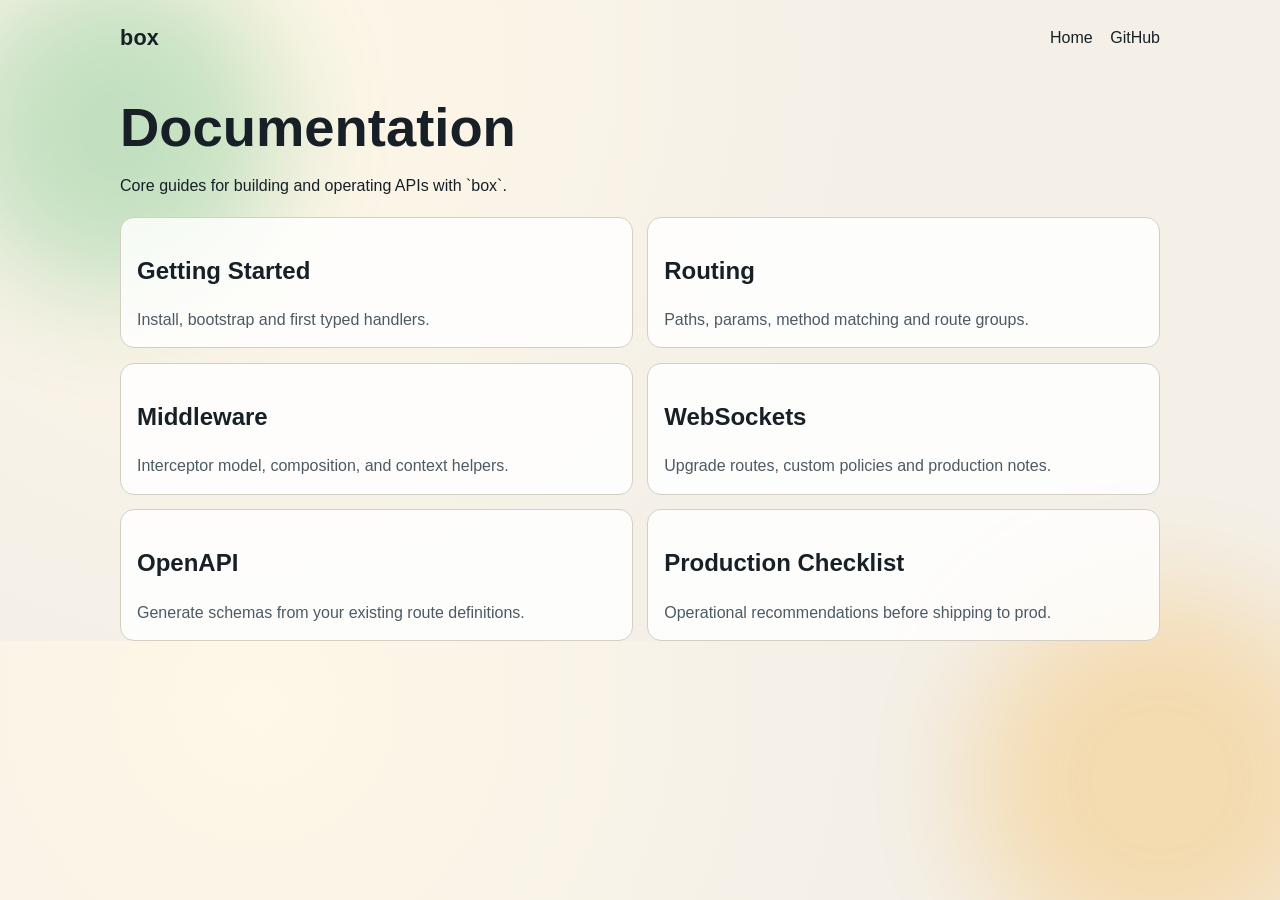
==== website/docs.html @ 729135cd "feat: prepare box for broad OSS adoption with websockets, docs, website, and CI Adds first-class Web" ====
<!doctype html>
<html lang="en">
  <head>
    <meta charset="utf-8" />
    <meta name="viewport" content="width=device-width, initial-scale=1" />
    <title>box docs</title>
    <link rel="stylesheet" href="styles.css" />
  </head>
  <body>
    <div class="bg-glow bg-glow-a"></div>
    <div class="bg-glow bg-glow-b"></div>

    <header class="container nav">
      <a href="index.html" class="brand">box</a>
      <nav>
        <a href="index.html">Home</a>
        <a href="https://github.com/fulldump/box">GitHub</a>
      </nav>
    </header>

    <main class="container docs-page">
      <h1>Documentation</h1>
      <p>Core guides for building and operating APIs with `box`.</p>

      <div class="docs-grid">
        <a class="doc-card" href="https://github.com/fulldump/box/blob/master/docs/getting-started.md">
          <h2>Getting Started</h2>
          <p>Install, bootstrap and first typed handlers.</p>
        </a>
        <a class="doc-card" href="https://github.com/fulldump/box/blob/master/docs/routing.md">
          <h2>Routing</h2>
          <p>Paths, params, method matching and route groups.</p>
        </a>
        <a class="doc-card" href="https://github.com/fulldump/box/blob/master/docs/middleware.md">
          <h2>Middleware</h2>
          <p>Interceptor model, composition, and context helpers.</p>
        </a>
        <a class="doc-card" href="https://github.com/fulldump/box/blob/master/docs/websockets.md">
          <h2>WebSockets</h2>
          <p>Upgrade routes, custom policies and production notes.</p>
        </a>
        <a class="doc-card" href="https://github.com/fulldump/box/blob/master/docs/openapi.md">
          <h2>OpenAPI</h2>
          <p>Generate schemas from your existing route definitions.</p>
        </a>
        <a class="doc-card" href="https://github.com/fulldump/box/blob/master/docs/production-checklist.md">
          <h2>Production Checklist</h2>
          <p>Operational recommendations before shipping to prod.</p>
        </a>
      </div>
    </main>
  </body>
</html>
---- website/styles.css ----
:root {
  --bg: #f4f0e8;
  --ink: #172027;
  --muted: #4c5a64;
  --surface: #fffdf9;
  --line: #d4cec4;
  --brand: #0f766e;
  --brand-2: #115e59;
  --accent: #ca8a04;
}

* {
  box-sizing: border-box;
}

body {
  margin: 0;
  background: radial-gradient(circle at 20% 10%, #fff7e7 0%, var(--bg) 52%),
    linear-gradient(145deg, #f9f4ea 10%, #ece5d8 92%);
  color: var(--ink);
  font-family: "Space Grotesk", "Segoe UI", sans-serif;
  line-height: 1.45;
}

a {
  color: inherit;
  text-decoration: none;
}

.container {
  width: min(1040px, calc(100vw - 2rem));
  margin: 0 auto;
}

.nav {
  display: flex;
  align-items: center;
  justify-content: space-between;
  padding: 1.4rem 0;
}

.nav nav {
  display: flex;
  gap: 1.1rem;
}

.brand {
  font-size: 1.35rem;
  font-weight: 800;
  letter-spacing: 0.01em;
}

.hero {
  padding: 3rem 0 2rem;
  animation: reveal 550ms ease-out;
}

.kicker {
  margin: 0;
  color: var(--brand-2);
  text-transform: uppercase;
  letter-spacing: 0.08em;
  font-size: 0.8rem;
  font-weight: 700;
}

h1 {
  margin: 0.6rem 0 0;
  font-size: clamp(2rem, 6vw, 3.4rem);
  max-width: 18ch;
  line-height: 1.1;
}

.lead {
  color: var(--muted);
  max-width: 62ch;
  margin-top: 1rem;
}

.cta-row {
  display: flex;
  flex-wrap: wrap;
  gap: 0.85rem;
  margin-top: 1.4rem;
}

.btn {
  display: inline-block;
  padding: 0.65rem 1rem;
  border-radius: 10px;
  border: 1px solid var(--line);
  font-weight: 600;
}

.btn-primary {
  background: var(--brand);
  color: #fff;
  border-color: var(--brand);
}

.btn-secondary {
  background: rgba(255, 255, 255, 0.72);
}

.code {
  overflow: auto;
  margin-top: 1.25rem;
  background: #111827;
  color: #e5e7eb;
  border-radius: 12px;
  border: 1px solid #1f2937;
  padding: 1rem;
}

.features {
  margin-top: 2rem;
  display: grid;
  grid-template-columns: repeat(2, minmax(0, 1fr));
  gap: 1rem;
}

.card,
.doc-card {
  background: rgba(255, 255, 255, 0.82);
  border: 1px solid var(--line);
  border-radius: 14px;
  padding: 1rem;
}

.card p,
.doc-card p {
  color: var(--muted);
  margin-bottom: 0;
}

.snippet {
  margin-top: 2rem;
}

.footer {
  margin: 3rem auto 2rem;
  color: var(--muted);
  display: flex;
  justify-content: space-between;
  flex-wrap: wrap;
  gap: 0.7rem;
}

.docs-page {
  margin-top: 1.4rem;
}

.docs-grid {
  margin-top: 1.2rem;
  display: grid;
  grid-template-columns: repeat(2, minmax(0, 1fr));
  gap: 0.9rem;
}

.doc-card:hover {
  border-color: var(--brand);
  transform: translateY(-2px);
  transition: transform 180ms ease, border-color 180ms ease;
}

.bg-glow {
  position: fixed;
  z-index: -1;
  border-radius: 999px;
  filter: blur(58px);
  opacity: 0.25;
}

.bg-glow-a {
  width: 320px;
  height: 320px;
  background: #16a34a;
  top: -30px;
  left: -40px;
}

.bg-glow-b {
  width: 380px;
  height: 380px;
  background: #f59e0b;
  right: -70px;
  bottom: -70px;
}

@media (max-width: 800px) {
  .features,
  .docs-grid {
    grid-template-columns: 1fr;
  }
}

@keyframes reveal {
  from {
    opacity: 0;
    transform: translateY(10px);
  }
  to {
    opacity: 1;
    transform: translateY(0);
  }
}
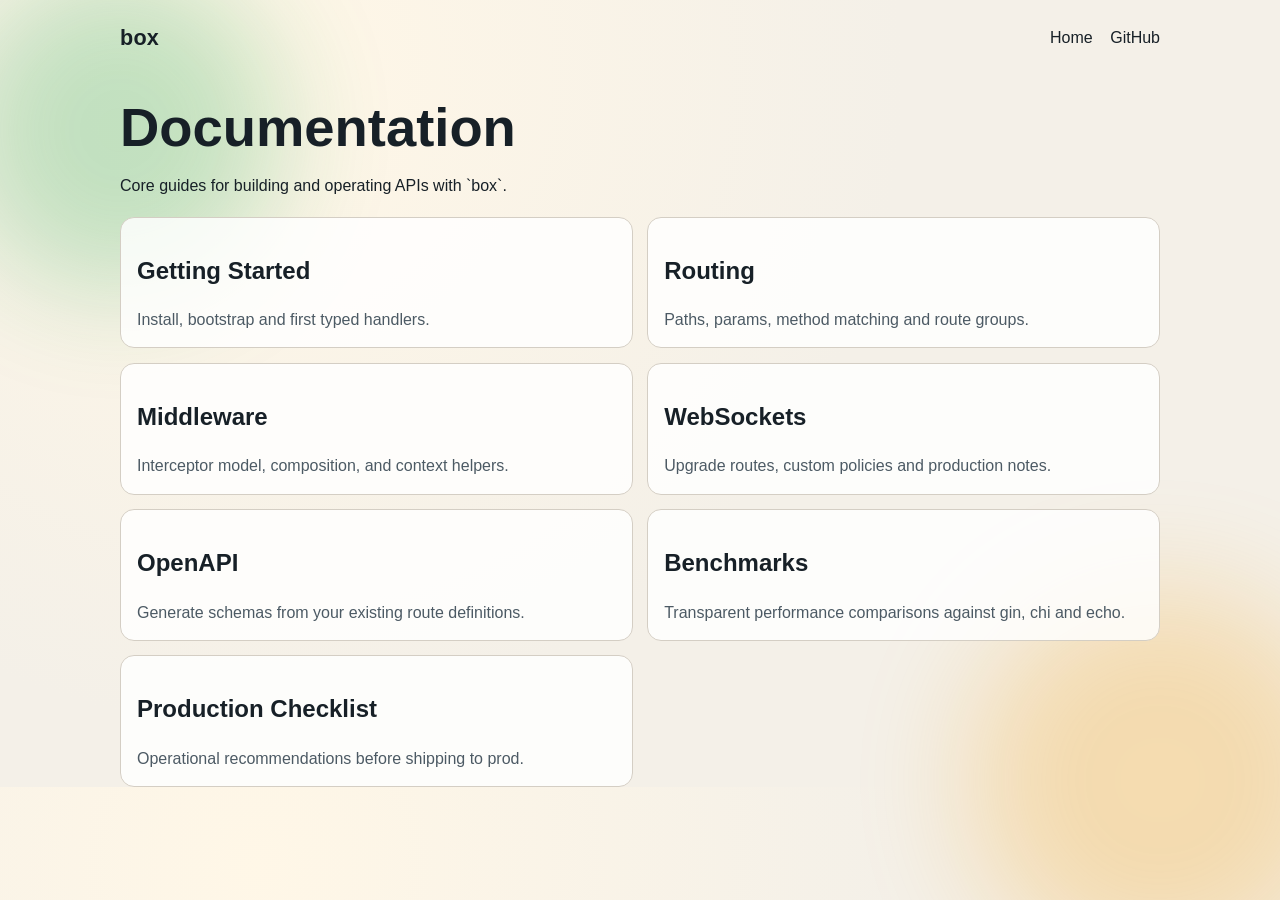
==== commit 101a11b2: "add more benchmarks" ====
--- a/website/docs.html
+++ b/website/docs.html
@@ -43,6 +43,10 @@
           <h2>OpenAPI</h2>
           <p>Generate schemas from your existing route definitions.</p>
         </a>
+        <a class="doc-card" href="https://github.com/fulldump/box/blob/master/docs/benchmarks.md">
+          <h2>Benchmarks</h2>
+          <p>Transparent performance comparisons against gin, chi and echo.</p>
+        </a>
         <a class="doc-card" href="https://github.com/fulldump/box/blob/master/docs/production-checklist.md">
           <h2>Production Checklist</h2>
           <p>Operational recommendations before shipping to prod.</p>
